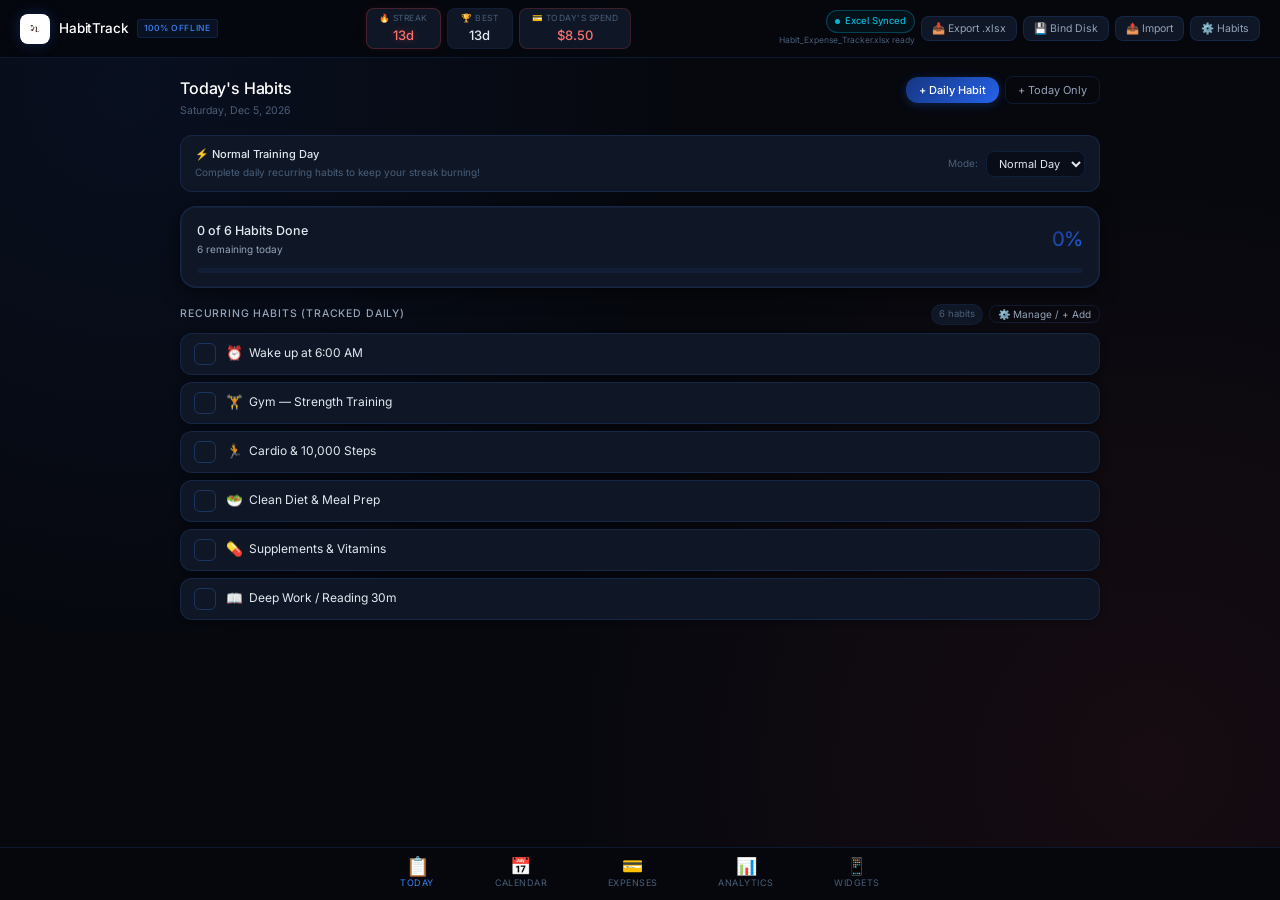
==== New folder/New folder/index.html @ 3fe037eb "Add files via upload" ====
<!DOCTYPE html>
<html lang="en">
<head>
  <meta charset="UTF-8">
  <meta name="viewport" content="width=device-width, initial-scale=1.0, maximum-scale=1.0, user-scalable=no">
  <meta name="theme-color" content="#07090F">
  <meta name="mobile-web-app-capable" content="yes">
  <meta name="apple-mobile-web-app-status-bar-style" content="black-translucent">
  <meta name="apple-mobile-web-app-title" content="HabitTrack">
  <meta name="description" content="Offline Habit and Expense Tracker with Local Excel Sync and Interactive Widgets">
  <title>HabitTrack - Offline Habits &amp; Expenses</title>
  <link rel="icon" type="image/png" href="icons/favicon.png">
  <link rel="apple-touch-icon" href="icons/apple-touch-icon.png">
  <link rel="manifest" href="manifest.json">
  <link rel="stylesheet" href="css/styles.css">
</head>
<body>

  <!-- Top Application Header -->
  <header class="app-topbar">
    <div class="brand-section">
      <div class="brand-icon-box">
        <img src="icons/icon-192.png" alt="HabitTrack Logo" class="brand-logo-img">
      </div>
      <div>
        <div style="display: flex; align-items: center; gap: 8px;">
          <h1 class="brand-title">HabitTrack</h1>
          <span class="brand-pill">100% Offline</span>
        </div>
      </div>
    </div>

    <!-- Live Streak & Spend Badges -->
    <div class="topbar-stats">
      <div class="topbar-stat-item streak-stat">
        <span class="topbar-stat-label">🔥 Streak</span>
        <span class="topbar-stat-val streak" id="header-streak-count">0d</span>
      </div>
      <div class="topbar-stat-item">
        <span class="topbar-stat-label">🏆 Best</span>
        <span class="topbar-stat-val" id="header-best-streak">0d</span>
      </div>
      <div class="topbar-stat-item spend-stat">
        <span class="topbar-stat-label">💳 Today's Spend</span>
        <span class="topbar-stat-val spend-val" id="header-today-spend">$0.00</span>
      </div>
    </div>

    <!-- Sync Status & Master Controls -->
    <div class="topbar-actions">
      <div class="sync-status-box">
        <div class="sync-pill synced" id="sync-status-pill">
          <span class="sync-dot active"></span> Excel Synced
        </div>
        <span class="sync-time" id="sync-time-label">Auto-saved to Habit_Expense_Tracker.xlsx</span>
      </div>

      <button class="btn-topbar" id="btn-download-xlsx" title="Download master 4-sheet .xlsx file">
        📥 Export .xlsx
      </button>

      <button class="btn-topbar" id="btn-bind-file" title="Link to local file on disk via File System Access API for silent background writes">
        💾 Bind Disk
      </button>

      <button class="btn-topbar" id="btn-import-modal" title="Import modified Excel or CSV file">
        📤 Import
      </button>

      <button class="btn-topbar" id="btn-manage-master" title="Manage Recurring Master Habits">
        ⚙️ Habits
      </button>
    </div>
  </header>

  <!-- Main View Container -->
  <main class="app-main">
    <!-- View 1: Today -->
    <section class="view-container active" id="view-today"></section>

    <!-- View 2: Calendar & History -->
    <section class="view-container" id="view-calendar"></section>

    <!-- View 3: Expenses Ledger -->
    <section class="view-container" id="view-expenses"></section>

    <!-- View 4: Analytics & Visual Charts -->
    <section class="view-container" id="view-analytics"></section>

    <!-- View 5: Interactive Widgets Simulator & Native Code -->
    <section class="view-container" id="view-widgets"></section>
  </main>

  <!-- Bottom Navigation Bar -->
  <nav class="bottom-nav-bar">
    <div class="nav-container">
      <button class="bottom-nav-item active" data-tab="today">
        <span class="nav-icon">📋</span>
        <span class="nav-label">Today</span>
      </button>
      <button class="bottom-nav-item" data-tab="calendar">
        <span class="nav-icon">📅</span>
        <span class="nav-label">Calendar</span>
      </button>
      <button class="bottom-nav-item" data-tab="expenses">
        <span class="nav-icon">💳</span>
        <span class="nav-label">Expenses</span>
      </button>
      <button class="bottom-nav-item" data-tab="analytics">
        <span class="nav-icon">📊</span>
        <span class="nav-label">Analytics</span>
      </button>
      <button class="bottom-nav-item" data-tab="widgets">
        <span class="nav-icon">📱</span>
        <span class="nav-label">Widgets</span>
      </button>
    </div>
  </nav>

  <!-- ==========================================
       MODALS
       ========================================== -->

  <!-- Modal 1: Ad-Hoc Task ("+ Today Only") -->
  <div class="modal-overlay" id="modal-adhoc">
    <div class="modal-dialog">
      <div class="modal-header">
        <h3 class="modal-title">Add Single-Day Ad-Hoc Task</h3>
        <button class="btn-modal-close">&times;</button>
      </div>
      <form id="form-adhoc-task">
        <div class="modal-body">
          <p class="form-label" style="margin-bottom: 12px; color: var(--blue-l);">
            ⚡ Single-day tasks are unique to this date and do not pollute your recurring master schedule.
          </p>
          <div class="form-group">
            <label class="form-label">Date</label>
            <input type="date" class="form-input" id="adhoc-date-input" required>
          </div>
          <div class="form-group">
            <label class="form-label">Task Name</label>
            <input type="text" class="form-input" id="adhoc-name-input" placeholder="e.g. Schedule Doctor Appointment" required>
          </div>
          <div class="form-group">
            <label class="form-label">Notes / Details (Optional)</label>
            <textarea class="form-textarea" id="adhoc-notes-input" rows="2" placeholder="Specific notes for today only..."></textarea>
          </div>
        </div>
        <div class="modal-footer">
          <button type="button" class="btn-secondary-action btn-modal-close">Cancel</button>
          <button type="submit" class="btn-primary-action">+ Add to Today</button>
        </div>
      </form>
    </div>
  </div>

  <!-- Modal 2: Log Expense (Standalone, Auto-today date, Item & Amount only) -->
  <div class="modal-overlay" id="modal-expense">
    <div class="modal-dialog glow-red-modal">
      <div class="modal-header">
        <h3 class="modal-title" id="expense-modal-title">💳 Quick Log Expense</h3>
        <button class="btn-modal-close">&times;</button>
      </div>
      <form id="form-add-expense">
        <div class="modal-body">
          <div class="auto-date-badge">
            <span class="auto-date-dot"></span>
            <span>Date automatically set to <strong>Today</strong> (<span id="modal-today-date-text"></span>)</span>
          </div>
          <div class="form-group">
            <label class="form-label">Item / Expense Name</label>
            <input type="text" class="form-input" id="exp-item-input" placeholder="e.g. Coffee, Groceries, Fuel, Gym fee" required autofocus>
          </div>
          <div class="form-group">
            <label class="form-label">Amount ($)</label>
            <input type="number" step="0.01" min="0.01" class="form-input" id="exp-amount-input" placeholder="0.00" required>
          </div>
        </div>
        <div class="modal-footer">
          <button type="button" class="btn-secondary-action btn-modal-close">Cancel</button>
          <button type="submit" class="btn-primary-action btn-red-glow">
            + Save Expense
          </button>
        </div>
      </form>
    </div>
  </div>

  <!-- Modal 3: Manage Recurring Master Habits -->
  <div class="modal-overlay" id="modal-master-tasks">
    <div class="modal-dialog" style="max-width: 580px;">
      <div class="modal-header">
        <h3 class="modal-title">⚙️ Master Recurring Habits</h3>
        <button class="btn-modal-close">&times;</button>
      </div>
      <div class="modal-body">
        <p class="form-label" style="margin-bottom: 12px; text-transform: none; color: var(--text-s);">
          These daily habits auto-populate into your checklist every day at 00:00.
        </p>

        <div class="master-tasks-list" id="master-tasks-list"></div>

        <hr style="border: 0; border-top: 1px solid var(--b2); margin: 16px 0;">

        <h4 style="font-size: 13px; font-weight: 500; margin-bottom: 10px; color: var(--blue-l);">+ Add New Recurring Habit</h4>
        <form id="form-add-master-task">
          <div style="display: grid; grid-template-columns: 2fr 1fr; gap: 10px; margin-bottom: 10px;">
            <div class="form-group" style="margin: 0;">
              <label class="form-label">Habit Name</label>
              <input type="text" class="form-input" id="master-name-input" placeholder="e.g. Meditation 15m" required>
            </div>
            <div class="form-group" style="margin: 0;">
              <label class="form-label">Icon</label>
              <input type="text" class="form-input" id="master-icon-input" placeholder="🧘" value="⭐">
            </div>
          </div>
          <div class="form-group" style="margin-bottom: 14px;">
            <label class="form-label">Frequency</label>
            <select class="form-select" id="master-freq-input">
              <option value="Daily" selected>Daily (Every Day)</option>
              <option value="Weekdays">Weekdays (Mon-Fri)</option>
              <option value="Weekends">Weekends Only</option>
            </select>
          </div>
          <button type="submit" class="btn-primary-action" style="width: 100%; justify-content: center;">
            Save Recurring Habit
          </button>
        </form>
      </div>
    </div>
  </div>

  <!-- Modal 4: Import Excel / CSV / JSON -->
  <div class="modal-overlay" id="modal-import">
    <div class="modal-dialog">
      <div class="modal-header">
        <h3 class="modal-title">📤 Import & Sync Data</h3>
        <button class="btn-modal-close">&times;</button>
      </div>
      <div class="modal-body">
        <p class="form-label" style="margin-bottom: 14px; text-transform: none; color: var(--text-s);">
          Upload your JSON backup or spreadsheet file to restore or synchronize your local database.
        </p>

        <div class="dropzone-box" id="excel-dropzone">
          <div class="dropzone-icon">📊</div>
          <div class="dropzone-text">Click or Drag & Drop File Here</div>
          <div class="dropzone-sub">Supports .json, .xlsx, and .csv (100% offline parsing)</div>
          <input type="file" id="excel-file-input" accept=".xlsx,.csv,.json" style="display: none;">
        </div>
      </div>
      <div class="modal-footer">
        <button type="button" class="btn-secondary-action btn-modal-close">Close</button>
      </div>
    </div>
  </div>

  <!-- Floating Toast Notifications -->
  <div class="toast-container" id="toast-container"></div>

  <!-- Main Application Script (Self-contained, offline-first bundle) -->
  <script src="js/bundle.js"></script>
  <script>
    if ('serviceWorker' in navigator) {
      window.addEventListener('load', function() {
        navigator.serviceWorker.register('/sw.js').catch(function() {
          navigator.serviceWorker.register('./sw.js').catch(function() {});
        });
      });
    }
  </script>
</body>
</html>
---- New folder/New folder/css/styles.css ----
/* ==========================================
   HABITTRACK — MODERN PROFESSIONAL DESIGN
   Palette: Deep Blue · Ink Black · Clean White · Vibrant Glowy Red Accent
   Typography: Lighter weights (300, 400, 500), sleek spacing
   ========================================== */

@import url('https://fonts.googleapis.com/css2?family=Inter:wght@300;400;500;600&display=swap');

:root {
  /* Core Backgrounds */
  --bg-app:        #06080E;
  --bg-surface:    #0B111D;
  --bg-card:       #0F1726;
  --bg-card-h:     #141E30;
  --bg-input:      #080D17;

  /* Blue Core & Gradients */
  --blue-d:        #06132D;
  --blue-m:        #153580;
  --blue:          #2563EB;
  --blue-l:        #3B82F6;
  --blue-glow:     rgba(37, 99, 235, 0.28);
  --blue-dim:      rgba(59, 130, 246, 0.09);

  /* White / Clean Silver */
  --white:         #FFFFFF;
  --silver:        #CBD5E1;
  --silver-d:      #94A3B8;
  --text-m:        #4A5E78;

  /* Vibrant Glowy Red Accent Tokens */
  --red-neon:      #EF4444;
  --red-bright:    #F87171;
  --red-deep:      #991B1B;
  --red-glow:      rgba(239, 68, 68, 0.40);
  --red-glow-intense: 0 0 20px rgba(239, 68, 68, 0.55), 0 0 40px rgba(220, 38, 38, 0.25);
  --red-subtle:    rgba(239, 68, 68, 0.08);
  --red-border:    rgba(239, 68, 68, 0.35);
  --grad-red:      linear-gradient(135deg, #DC2626 0%, #EF4444 60%, #F87171 100%);
  --grad-red-dark: linear-gradient(135deg, #2B0B10 0%, #150A10 100%);

  /* Secondary Accents */
  --emerald:       #10B981;
  --cyan:          #06B6D4;
  --amber:         #F59E0B;

  /* Borders */
  --b1:            rgba(59, 130, 246, 0.07);
  --b2:            rgba(59, 130, 246, 0.15);
  --b3:            rgba(59, 130, 246, 0.28);

  /* Typography */
  --text-p:        #E2E8F0;
  --text-s:        #94A3B8;
  --font:          'Inter', -apple-system, BlinkMacSystemFont, 'Segoe UI', Roboto, sans-serif;

  /* Gradients */
  --grad-blue:     linear-gradient(135deg, #153580 0%, #2563EB 100%);
  --grad-hero:     linear-gradient(135deg, #06080E 0%, #0A1426 50%, #14070A 100%);

  /* Radius & Curves */
  --r-xs:  4px;
  --r-s:   8px;
  --r-m:   12px;
  --r-l:   16px;
  --r-xl:  22px;

  /* Easing */
  --ease:   0.18s cubic-bezier(0.4, 0, 0.2, 1);
  --ease-s: 0.32s cubic-bezier(0.4, 0, 0.2, 1);

  /* Shadows */
  --sh-s:    0 1px 6px rgba(0,0,0,0.4);
  --sh-card: 0 4px 20px rgba(0,0,0,0.55), inset 0 0 0 1px rgba(59,130,246,0.08);
}

/* ── RESET ──────────────────────────────── */
*, *::before, *::after {
  box-sizing: border-box;
  margin: 0;
  padding: 0;
  -webkit-tap-highlight-color: transparent;
}

html {
  font-size: 14px;
  height: 100%;
}

body {
  font-family: var(--font);
  background: var(--bg-app);
  background-image: 
    radial-gradient(circle at 10% 10%, rgba(37, 99, 235, 0.08) 0%, transparent 40%),
    radial-gradient(circle at 90% 85%, rgba(239, 68, 68, 0.07) 0%, transparent 45%);
  background-attachment: fixed;
  color: var(--text-p);
  line-height: 1.55;
  height: 100%;
  display: flex;
  flex-direction: column;
  overflow-x: hidden;
  -webkit-font-smoothing: antialiased;
}

::-webkit-scrollbar { width: 4px; height: 4px; }
::-webkit-scrollbar-track { background: transparent; }
::-webkit-scrollbar-thumb { background: var(--b3); border-radius: 4px; }
::-webkit-scrollbar-thumb:hover { background: var(--red-neon); }

/* ── TOP BAR ─────────────────────────────── */
.app-topbar {
  display: flex;
  align-items: center;
  justify-content: space-between;
  gap: 14px;
  padding: 8px 20px;
  background: rgba(6, 8, 14, 0.94);
  backdrop-filter: blur(24px);
  border-bottom: 1px solid var(--b2);
  position: sticky;
  top: 0;
  z-index: 200;
  flex-shrink: 0;
}

.brand-section {
  display: flex;
  align-items: center;
  gap: 9px;
  flex-shrink: 0;
}

.brand-icon-box {
  width: 30px;
  height: 30px;
  border-radius: var(--r-s);
  background: #FFFFFF;
  display: flex;
  align-items: center;
  justify-content: center;
  box-shadow: 0 0 14px var(--blue-glow);
  flex-shrink: 0;
  overflow: hidden;
  padding: 2px;
}

.brand-logo-img {
  width: 100%;
  height: 100%;
  object-fit: contain;
  display: block;
}

.brand-title {
  font-size: 13.5px;
  font-weight: 500;
  color: var(--white);
  letter-spacing: -0.01em;
}

.brand-pill {
  font-size: 8.5px;
  text-transform: uppercase;
  letter-spacing: .08em;
  padding: 2px 6px;
  border-radius: 3px;
  background: var(--blue-dim);
  color: var(--blue-l);
  font-weight: 500;
  border: 1px solid var(--b2);
}

.topbar-stats {
  display: flex;
  gap: 6px;
  align-items: center;
}

.topbar-stat-item {
  display: flex;
  flex-direction: column;
  align-items: center;
  padding: 3px 12px;
  border-radius: var(--r-s);
  background: var(--bg-card);
  border: 1px solid var(--b1);
  min-width: 66px;
  transition: var(--ease);
}

.topbar-stat-item.streak-stat {
  border-color: rgba(239, 68, 68, 0.25);
  box-shadow: 0 0 10px rgba(239, 68, 68, 0.08);
}

.topbar-stat-item.spend-stat {
  border-color: rgba(239, 68, 68, 0.2);
}

.topbar-stat-label {
  font-size: 8.5px;
  text-transform: uppercase;
  letter-spacing: .06em;
  color: var(--text-m);
  font-weight: 400;
}

.topbar-stat-val {
  font-size: 13px;
  font-weight: 500;
  color: var(--text-p);
  letter-spacing: -0.01em;
}

.topbar-stat-val.streak {
  color: var(--red-bright);
  text-shadow: 0 0 8px rgba(239, 68, 68, 0.45);
}

.spend-val {
  color: var(--red-bright);
}

.topbar-actions {
  display: flex;
  align-items: center;
  gap: 6px;
  flex-shrink: 0;
}

.sync-status-box {
  display: flex;
  flex-direction: column;
  align-items: flex-end;
  gap: 1px;
}

.sync-pill {
  display: inline-flex;
  align-items: center;
  gap: 5px;
  padding: 3px 8px;
  border-radius: 100px;
  font-size: 9.5px;
  font-weight: 500;
  background: var(--bg-card);
  border: 1px solid var(--b2);
  color: var(--text-s);
}

.sync-pill.synced {
  color: var(--cyan);
  border-color: rgba(6, 182, 212, 0.3);
  background: rgba(6, 182, 212, 0.06);
}

.sync-dot {
  width: 5px;
  height: 5px;
  border-radius: 50%;
  background: currentColor;
}
.sync-dot.active { animation: blink 2.8s infinite; }

@keyframes blink { 0%, 100% { opacity: 1; } 50% { opacity: .25; } }

.sync-time {
  font-size: 8.5px;
  color: var(--text-m);
}

.btn-topbar {
  background: var(--bg-card);
  border: 1px solid var(--b2);
  color: var(--silver-d);
  padding: 5px 10px;
  border-radius: var(--r-s);
  font-size: 10.5px;
  font-weight: 400;
  cursor: pointer;
  display: inline-flex;
  align-items: center;
  gap: 4px;
  transition: var(--ease);
  font-family: var(--font);
}
.btn-topbar:hover {
  background: var(--bg-card-h);
  border-color: var(--blue-l);
  color: var(--text-p);
  box-shadow: 0 0 10px var(--blue-glow);
}

/* ── MAIN CONTAINER & VIEWS ─────────────── */
.app-main {
  flex: 1;
  overflow-y: auto;
  padding: 18px 20px 88px;
  max-width: 960px;
  width: 100%;
  margin: 0 auto;
}

.view-container {
  display: none;
}
.view-container.active {
  display: block;
  animation: viewFadeIn 0.2s ease forwards;
}

@keyframes viewFadeIn {
  from { opacity: 0; transform: translateY(4px); }
  to   { opacity: 1; transform: translateY(0); }
}

.view-header {
  display: flex;
  justify-content: space-between;
  align-items: flex-start;
  margin-bottom: 16px;
  flex-wrap: wrap;
  gap: 8px;
}

.view-title {
  font-size: 16px;
  font-weight: 500;
  color: var(--white);
  letter-spacing: -0.01em;
}

.sub-date {
  font-size: 10.5px;
  color: var(--text-m);
  margin-top: 2px;
  display: block;
}

/* ── BUTTONS ────────────────────────────── */
.btn-primary-action {
  display: inline-flex;
  align-items: center;
  gap: 5px;
  padding: 6px 13px;
  border-radius: var(--r-m);
  background: var(--grad-blue);
  color: var(--white);
  font-size: 11px;
  font-weight: 500;
  border: none;
  cursor: pointer;
  transition: var(--ease);
  font-family: var(--font);
  box-shadow: 0 2px 10px var(--blue-glow);
}
.btn-primary-action:hover {
  filter: brightness(1.1);
  transform: translateY(-1px);
}
.btn-primary-action:active { transform: translateY(0); }

/* Glowy Red Accent Buttons */
.btn-red-glow {
  background: var(--grad-red) !important;
  color: var(--white) !important;
  box-shadow: 0 0 14px var(--red-glow), 0 2px 6px rgba(0,0,0,0.5) !important;
  border: 1px solid rgba(248, 113, 113, 0.4) !important;
}
.btn-red-glow:hover {
  box-shadow: var(--red-glow-intense) !important;
  filter: brightness(1.12);
}

.btn-secondary-action {
  display: inline-flex;
  align-items: center;
  gap: 5px;
  padding: 6px 12px;
  border-radius: var(--r-s);
  background: transparent;
  color: var(--silver-d);
  font-size: 11px;
  font-weight: 400;
  cursor: pointer;
  border: 1px solid var(--b2);
  transition: var(--ease);
  font-family: var(--font);
}
.btn-secondary-action:hover {
  border-color: var(--blue-l);
  color: var(--text-p);
}

/* ── REST / OVERRIDE BANNER ─────────────── */
.override-banner {
  display: flex;
  align-items: center;
  justify-content: space-between;
  padding: 10px 14px;
  border-radius: var(--r-m);
  background: var(--bg-card);
  border: 1px solid var(--b2);
  margin-bottom: 14px;
  flex-wrap: wrap;
  gap: 8px;
  transition: var(--ease-s);
}

.override-banner.active-rest {
  background: rgba(239, 68, 68, 0.06);
  border-color: var(--red-border);
  box-shadow: 0 0 16px rgba(239, 68, 68, 0.1);
}

.override-info { display: flex; flex-direction: column; gap: 2px; }

.override-badge {
  font-size: 11px;
  font-weight: 500;
  color: var(--text-p);
}
.active-rest .override-badge {
  color: var(--red-bright);
}

.override-text {
  font-size: 10px;
  color: var(--text-m);
}

.override-controls { display: flex; align-items: center; gap: 8px; }
.switch-label { font-size: 10px; color: var(--text-m); white-space: nowrap; }

.override-select {
  background: var(--bg-input);
  border: 1px solid var(--b2);
  color: var(--text-p);
  font-size: 11px;
  padding: 4px 8px;
  border-radius: var(--r-s);
  font-family: var(--font);
  cursor: pointer;
  outline: none;
  transition: var(--ease);
}
.override-select:focus {
  border-color: var(--red-neon);
  box-shadow: 0 0 8px var(--red-glow);
}

/* ── PROGRESS CARD ──────────────────────── */
.today-progress-card {
  background: var(--bg-card);
  border: 1px solid var(--b2);
  border-radius: var(--r-l);
  padding: 14px 16px;
  margin-bottom: 16px;
  box-shadow: var(--sh-card);
}

.progress-details {
  display: flex;
  justify-content: space-between;
  align-items: center;
  margin-bottom: 10px;
}

.progress-headline {
  font-size: 12.5px;
  font-weight: 500;
  color: var(--text-p);
  display: block;
}

.progress-subtext {
  font-size: 10px;
  color: var(--text-s);
  display: block;
  margin-top: 2px;
}

.progress-percentage-label {
  font-size: 20px;
  font-weight: 500;
  background: var(--grad-blue);
  -webkit-background-clip: text;
  -webkit-text-fill-color: transparent;
  background-clip: text;
  letter-spacing: -0.02em;
}

.progress-bar-rail {
  height: 5px;
  background: var(--b1);
  border-radius: 4px;
  overflow: hidden;
}

.progress-bar-fill {
  height: 100%;
  border-radius: 4px;
  background: var(--grad-blue);
  transition: width .5s ease;
  box-shadow: 0 0 8px var(--blue-glow);
}

/* ── TASK SECTION & CARDS ───────────────── */
.task-section { margin-bottom: 16px; }

.section-title-row {
  display: flex;
  align-items: center;
  justify-content: space-between;
  margin-bottom: 8px;
}

.section-title {
  font-size: 10.5px;
  font-weight: 500;
  text-transform: uppercase;
  letter-spacing: .08em;
  color: var(--text-s);
}

.task-counter {
  font-size: 9.5px;
  color: var(--text-m);
  background: var(--bg-card);
  border: 1px solid var(--b1);
  padding: 2px 7px;
  border-radius: 100px;
}

.adhoc-counter-badge {
  font-size: 9.5px;
  color: var(--blue-l);
  background: var(--blue-dim);
  border: 1px solid var(--b2);
  padding: 2px 7px;
  border-radius: 100px;
}

.task-cards-list { display: flex; flex-direction: column; gap: 7px; }

.task-card {
  display: flex;
  align-items: center;
  justify-content: space-between;
  background: var(--bg-card);
  border: 1px solid var(--b2);
  border-radius: var(--r-m);
  padding: 9px 13px;
  cursor: pointer;
  transition: var(--ease);
  box-shadow: var(--sh-s);
}
.task-card:hover {
  background: var(--bg-card-h);
  border-color: var(--b3);
}

.task-card.is-completed {
  background: rgba(37, 99, 235, 0.05);
  border-color: rgba(37, 99, 235, 0.22);
  opacity: .88;
}

.task-card.is-skipped {
  background: rgba(239, 68, 68, 0.04);
  border-color: rgba(239, 68, 68, 0.2);
  opacity: .75;
}

.task-card-left {
  display: flex;
  align-items: center;
  gap: 10px;
  flex: 1;
  min-width: 0;
}

.task-checkbox-btn {
  width: 22px;
  height: 22px;
  border-radius: 6px;
  border: 1.5px solid var(--b3);
  background: transparent;
  cursor: pointer;
  display: flex;
  align-items: center;
  justify-content: center;
  font-size: 11px;
  color: var(--text-p);
  transition: var(--ease);
  flex-shrink: 0;
  font-family: var(--font);
}
.task-checkbox-btn:hover {
  border-color: var(--blue-l);
  background: var(--blue-dim);
  box-shadow: 0 0 8px var(--blue-glow);
}
.task-checkbox-btn.checked {
  background: var(--grad-blue);
  border-color: var(--blue);
  color: var(--white);
  box-shadow: 0 0 8px var(--blue-glow);
}
.task-checkbox-btn.skipped {
  background: rgba(239, 68, 68, 0.15);
  border-color: var(--red-neon);
  color: var(--red-bright);
}

.task-card-info { flex: 1; min-width: 0; }

.task-title-line {
  display: flex;
  align-items: center;
  gap: 6px;
  flex-wrap: wrap;
}

.task-icon { font-size: 13.5px; flex-shrink: 0; }

.task-name {
  font-size: 12px;
  font-weight: 400;
  color: var(--text-p);
  white-space: nowrap;
  overflow: hidden;
  text-overflow: ellipsis;
}
.task-name.strikethrough {
  text-decoration: line-through;
  color: var(--text-m);
}

.adhoc-tag {
  font-size: 8.5px;
  padding: 1px 5px;
  border-radius: 3px;
  background: var(--blue-dim);
  color: var(--blue-l);
  border: 1px solid var(--b2);
  white-space: nowrap;
}

.task-subline {
  display: flex;
  align-items: center;
  gap: 6px;
  margin-top: 2px;
  flex-wrap: wrap;
}

.timestamp-tag { font-size: 9px; color: var(--emerald); }
.task-notes-text { font-size: 9px; color: var(--text-m); font-style: italic; }

/* ── CALENDAR ───────────────────────────── */
.calendar-card {
  background: var(--bg-card);
  border: 1px solid var(--b2);
  border-radius: var(--r-l);
  padding: 15px;
  margin-bottom: 14px;
  box-shadow: var(--sh-card);
}

.calendar-header-nav {
  display: flex;
  align-items: center;
  justify-content: space-between;
  margin-bottom: 12px;
}

.cal-month-title {
  font-size: 12.5px;
  font-weight: 500;
  color: var(--text-p);
}

.cal-nav-btn {
  background: var(--bg-input);
  border: 1px solid var(--b2);
  color: var(--silver-d);
  padding: 3px 9px;
  border-radius: var(--r-s);
  font-size: 11px;
  cursor: pointer;
  transition: var(--ease);
  font-family: var(--font);
}
.cal-nav-btn:hover {
  border-color: var(--blue-l);
  color: var(--text-p);
}

.calendar-weekdays {
  display: grid;
  grid-template-columns: repeat(7, 1fr);
  text-align: center;
  margin-bottom: 6px;
}
.calendar-weekdays span {
  font-size: 9px;
  font-weight: 500;
  color: var(--text-m);
  padding: 3px 0;
  text-transform: uppercase;
}

.calendar-grid {
  display: grid;
  grid-template-columns: repeat(7, 1fr);
  gap: 3px;
}

.cal-day {
  aspect-ratio: 1;
  border-radius: var(--r-s);
  display: flex;
  flex-direction: column;
  align-items: center;
  justify-content: center;
  cursor: pointer;
  transition: var(--ease);
  border: 1px solid transparent;
}
.cal-day:hover { background: var(--b1); border-color: var(--b2); }
.cal-day.empty { cursor: default; }

.day-number {
  font-size: 11px;
  font-weight: 400;
  color: var(--text-p);
  line-height: 1;
}

.day-indicator {
  font-size: 8px;
  color: var(--text-m);
  height: 11px;
  display: flex;
  align-items: center;
  justify-content: center;
  margin-top: 1px;
}

.cal-day.selected {
  background: var(--blue-dim) !important;
  border-color: var(--blue-l) !important;
}
.cal-day.selected .day-number { color: var(--blue-l); font-weight: 500; }

.cal-day.day-complete .day-number { color: var(--emerald); }
.cal-day.day-complete .day-indicator { color: var(--emerald); }

.cal-day.day-rest .day-number { color: var(--red-bright); }
.cal-day.day-rest .day-indicator { color: var(--red-bright); }

.history-detail-card {
  background: var(--bg-card);
  border: 1px solid var(--b2);
  border-radius: var(--r-l);
  padding: 15px;
  box-shadow: var(--sh-card);
}

.history-detail-header {
  display: flex;
  align-items: center;
  justify-content: space-between;
  margin-bottom: 12px;
}
.history-detail-header h3 {
  font-size: 12px;
  font-weight: 500;
  color: var(--text-p);
}

/* ── EXPENSES TAB (STANDALONE & GLOW RED) ── */
.expense-metrics-grid {
  display: grid;
  grid-template-columns: repeat(3, 1fr);
  gap: 10px;
  margin-bottom: 14px;
}

.metric-card {
  background: var(--bg-card);
  border: 1px solid var(--b2);
  border-radius: var(--r-m);
  padding: 12px 14px;
  box-shadow: var(--sh-card);
  display: flex;
  flex-direction: column;
  gap: 2px;
  transition: var(--ease);
}

.metric-card.glow-card-red {
  border-color: var(--red-border);
  box-shadow: 0 0 16px rgba(239, 68, 68, 0.12), inset 0 0 0 1px rgba(239, 68, 68, 0.1);
  background: linear-gradient(135deg, rgba(239, 68, 68, 0.05) 0%, var(--bg-card) 100%);
}

.metric-title {
  font-size: 9px;
  font-weight: 500;
  color: var(--text-m);
  text-transform: uppercase;
  letter-spacing: .06em;
}

.metric-value {
  font-size: 18px;
  font-weight: 500;
  color: var(--text-p);
  letter-spacing: -0.02em;
}

.red-accent-text {
  color: var(--red-bright) !important;
  text-shadow: 0 0 10px rgba(239, 68, 68, 0.35);
}

/* Quick Expense Entry Box */
.quick-expense-box {
  background: var(--bg-card);
  border: 1px solid var(--red-border);
  box-shadow: 0 0 18px rgba(239, 68, 68, 0.12);
  border-radius: var(--r-l);
  padding: 14px 16px;
  margin-bottom: 14px;
}

.quick-exp-header {
  font-size: 11px;
  color: var(--silver-d);
  margin-bottom: 10px;
  display: flex;
  align-items: center;
  gap: 6px;
}
.quick-exp-header strong {
  color: var(--white);
}

.quick-exp-form {
  display: flex;
  gap: 8px;
  align-items: center;
}

.quick-exp-item {
  flex: 2;
  margin: 0;
}
.quick-exp-amount {
  flex: 1;
  max-width: 140px;
  margin: 0;
}
.quick-exp-btn {
  padding: 8px 16px;
  white-space: nowrap;
}

/* Ledger Table */
.ledger-container {
  background: var(--bg-card);
  border: 1px solid var(--b2);
  border-radius: var(--r-l);
  overflow: hidden;
  box-shadow: var(--sh-card);
}

.glow-border-subtle {
  border-color: rgba(59, 130, 246, 0.2);
}

.ledger-header-row {
  display: grid;
  grid-template-columns: 2fr 1fr 1fr 40px;
  padding: 8px 14px;
  background: rgba(255, 255, 255, 0.02);
  border-bottom: 1px solid var(--b2);
  font-size: 9.5px;
  font-weight: 500;
  color: var(--text-m);
  text-transform: uppercase;
  letter-spacing: .06em;
}

.ledger-body { display: flex; flex-direction: column; }

.ledger-row {
  display: grid;
  grid-template-columns: 2fr 1fr 1fr 40px;
  align-items: center;
  padding: 10px 14px;
  border-bottom: 1px solid var(--b1);
  transition: var(--ease);
}
.ledger-row:last-child { border-bottom: none; }
.ledger-row:hover { background: var(--bg-card-h); }

.ledger-item-col {
  display: flex;
  align-items: center;
  gap: 8px;
  overflow: hidden;
}

.ledger-item-name {
  font-size: 11.5px;
  color: var(--text-p);
  white-space: nowrap;
  overflow: hidden;
  text-overflow: ellipsis;
  font-weight: 400;
}

.today-tag-pill {
  font-size: 8.5px;
  padding: 1px 6px;
  border-radius: 3px;
  background: rgba(239, 68, 68, 0.12);
  color: var(--red-bright);
  border: 1px solid rgba(239, 68, 68, 0.3);
  font-weight: 500;
  text-transform: uppercase;
  letter-spacing: .04em;
}

.ledger-date {
  font-size: 10px;
  color: var(--text-m);
}

.ledger-amount {
  font-size: 12px;
  font-weight: 500;
  color: var(--text-p);
  text-align: right;
}

.red-accent-amount {
  color: var(--red-bright);
}

.text-right { text-align: right; }
.text-center { text-align: center; }

.btn-delete-expense {
  background: transparent;
  border: 1px solid transparent;
  color: var(--text-m);
  width: 22px;
  height: 22px;
  border-radius: 50%;
  font-size: 10px;
  cursor: pointer;
  transition: var(--ease);
  font-family: var(--font);
  display: inline-flex;
  align-items: center;
  justify-content: center;
  margin: 0 auto;
}
.btn-delete-expense:hover {
  background: rgba(239, 68, 68, 0.15);
  border-color: var(--red-neon);
  color: var(--red-bright);
  box-shadow: 0 0 8px var(--red-glow);
}

/* ── ANALYTICS ──────────────────────────── */
.analytics-hero-grid {
  display: grid;
  grid-template-columns: 1fr 1fr;
  gap: 10px;
  margin-bottom: 12px;
}

.streak-card {
  background: var(--bg-card);
  border: 1px solid var(--b2);
  border-radius: var(--r-m);
  padding: 14px;
  display: flex;
  align-items: center;
  gap: 12px;
  box-shadow: var(--sh-card);
}

.glow-red-box {
  border-color: var(--red-border) !important;
  box-shadow: 0 0 16px rgba(239, 68, 68, 0.14), inset 0 0 0 1px rgba(239, 68, 68, 0.1) !important;
  background: linear-gradient(135deg, rgba(239, 68, 68, 0.05) 0%, var(--bg-card) 100%) !important;
}

.glow-flame {
  font-size: 24px;
  filter: drop-shadow(0 0 10px rgba(239, 68, 68, 0.6));
}

.streak-icon-wrap { font-size: 22px; flex-shrink: 0; }
.streak-details { display: flex; flex-direction: column; }

.streak-val {
  font-size: 18px;
  font-weight: 500;
  color: var(--blue-l);
  letter-spacing: -0.02em;
  line-height: 1;
}
.streak-val.best { color: var(--amber); }

.red-neon-val {
  color: var(--red-bright) !important;
  text-shadow: 0 0 10px rgba(239, 68, 68, 0.45);
}

.streak-title {
  font-size: 10px;
  color: var(--text-s);
  margin-top: 3px;
}

.chart-panel {
  background: var(--bg-card);
  border: 1px solid var(--b2);
  border-radius: var(--r-l);
  padding: 15px;
  margin-bottom: 12px;
  box-shadow: var(--sh-card);
}

.panel-title {
  font-size: 11.5px;
  font-weight: 500;
  color: var(--text-p);
}

.canvas-wrapper { width: 100%; overflow-x: auto; }
.canvas-wrapper canvas { width: 100%; display: block; }

/* ── WIDGETS SIMULATOR ──────────────────── */
.widgets-layout-grid {
  display: grid;
  grid-template-columns: 310px 1fr;
  gap: 16px;
  align-items: start;
}

.sim-phone-outer {
  background: var(--bg-card);
  border: 1px solid var(--b2);
  border-radius: var(--r-xl);
  padding: 16px;
  box-shadow: var(--sh-card);
}

.glow-phone {
  border-color: rgba(59, 130, 246, 0.25);
  box-shadow: 0 0 24px rgba(37, 99, 235, 0.12), inset 0 0 0 1px rgba(255,255,255,0.03);
}

.sim-mode-bar {
  display: flex;
  margin-bottom: 10px;
}

.sim-tab-btn {
  flex: 1;
  padding: 5px 8px;
  border-radius: var(--r-s);
  border: 1px solid var(--b2);
  background: var(--blue-dim);
  color: var(--blue-l);
  font-size: 10px;
  font-weight: 500;
  font-family: var(--font);
}

.sim-device-header {
  display: flex;
  justify-content: space-between;
  align-items: center;
  padding: 4px 6px 10px;
  border-bottom: 1px solid var(--b1);
  margin-bottom: 10px;
}

.widget-phone-screen {
  border-radius: var(--r-l);
  overflow: hidden;
  padding: 12px;
  display: flex;
  flex-direction: column;
  gap: 12px;
  transition: var(--ease);
}

/* Android 14 Material You Mode */
.widget-phone-screen.mode-android {
  background: #0E131F;
}
.widget-phone-screen.mode-android .widget-box {
  background: #151D2F;
  border-radius: 20px;
  border: 1px solid rgba(59, 130, 246, 0.2);
  box-shadow: 0 4px 18px rgba(0,0,0,0.45);
}

/* iOS 17 Glassmorphic Mode */
.widget-phone-screen.mode-ios {
  background: #070B14;
}
.widget-phone-screen.mode-ios .widget-box {
  background: rgba(20, 29, 48, 0.75);
  backdrop-filter: blur(20px);
  border-radius: 18px;
  border: 1px solid rgba(255, 255, 255, 0.1);
  box-shadow: 0 8px 24px rgba(0,0,0,0.55);
}

.widget-box {
  padding: 14px;
  display: flex;
  flex-direction: column;
  transition: var(--ease);
}

.widget-title-row {
  display: flex;
  align-items: center;
  justify-content: space-between;
  margin-bottom: 10px;
}

.widget-title {
  font-size: 11px;
  font-weight: 500;
  color: var(--white);
}

.widget-badge-progress {
  font-size: 9px;
  color: var(--blue-l);
  background: var(--blue-dim);
  border: 1px solid var(--b2);
  padding: 2px 7px;
  border-radius: 100px;
  font-weight: 500;
}

.widget-badge-red {
  font-size: 8.5px;
  color: var(--red-bright);
  background: rgba(239, 68, 68, 0.12);
  border: 1px solid rgba(239, 68, 68, 0.3);
  padding: 2px 6px;
  border-radius: 100px;
  text-transform: uppercase;
  letter-spacing: .05em;
  font-weight: 500;
}

.widget-tasks-list {
  display: flex;
  flex-direction: column;
  gap: 5px;
  margin-bottom: 10px;
}

.widget-task-interactive {
  display: flex;
  align-items: center;
  gap: 8px;
  padding: 5px 6px;
  border-radius: 6px;
  cursor: pointer;
  transition: var(--ease);
}
.widget-task-interactive:hover {
  background: rgba(255, 255, 255, 0.04);
}

.widget-check-box {
  width: 17px;
  height: 17px;
  border-radius: 5px;
  border: 1.5px solid var(--b3);
  background: transparent;
  display: flex;
  align-items: center;
  justify-content: center;
  font-size: 10px;
  color: var(--white);
  flex-shrink: 0;
  transition: var(--ease);
}
.widget-check-box.is-done {
  background: var(--grad-blue);
  border-color: var(--blue);
  box-shadow: 0 0 8px var(--blue-glow);
}

.widget-task-label {
  font-size: 10.5px;
  color: var(--text-p);
  flex: 1;
  white-space: nowrap;
  overflow: hidden;
  text-overflow: ellipsis;
  font-weight: 400;
}
.widget-task-label.text-strikethrough {
  text-decoration: line-through;
  color: var(--text-m);
}

.widget-progress-rail {
  height: 4px;
  background: rgba(255, 255, 255, 0.08);
  border-radius: 3px;
  overflow: hidden;
}

.widget-progress-fill {
  height: 100%;
  border-radius: 3px;
  background: var(--grad-blue);
  transition: width 0.4s ease;
  box-shadow: 0 0 8px var(--blue-glow);
}

.widget-expense-amount {
  font-size: 22px;
  font-weight: 500;
  letter-spacing: -0.02em;
  margin: 4px 0 6px;
}

.widget-action-btn {
  display: inline-flex;
  align-items: center;
  gap: 4px;
  padding: 4px 10px;
  border-radius: 100px;
  font-size: 9.5px;
  font-family: var(--font);
  cursor: pointer;
}

/* Standalone widget mode when run from HabitTrack_Widget.exe */
body.widget-standalone-mode .app-topbar,
body.widget-standalone-mode .bottom-nav-bar {
  display: none !important;
}
body.widget-standalone-mode .app-main {
  padding: 10px;
  max-width: 100%;
}
body.widget-standalone-mode .widgets-layout-grid {
  grid-template-columns: 1fr;
}
body.widget-standalone-mode .native-code-panel {
  display: none;
}
  border-radius: 2px;
  background: var(--grad-blue);
}

.widget-expense-big {
  font-size: 20px;
  font-weight: 500;
  margin: 4px 0;
}

.widget-add-btn {
  display: inline-flex;
  align-items: center;
  gap: 5px;
  padding: 5px 10px;
  border-radius: 100px;
  font-size: 9px;
  cursor: pointer;
  font-family: var(--font);
  margin-top: 6px;
  border: none;
}

.native-code-panel {
  background: var(--bg-card);
  border: 1px solid var(--b2);
  border-radius: var(--r-l);
  overflow: hidden;
  box-shadow: var(--sh-card);
}

.code-panel-header {
  padding: 12px 16px;
  border-bottom: 1px solid var(--b2);
}
.code-panel-header h3 { font-size: 12.5px; font-weight: 500; color: var(--text-p); }
.code-panel-header p  { font-size: 10px; color: var(--text-m); margin-top: 2px; }

.code-content-wrap {
  padding: 14px 16px;
  overflow-x: auto;
}
.code-content-wrap pre {
  font-size: 10px;
  line-height: 1.6;
  color: var(--silver-d);
  font-family: 'Consolas', 'Fira Code', monospace;
}

/* ── MASTER TASK MODAL LIST ─────────────── */
.master-task-item {
  display: flex;
  align-items: center;
  justify-content: space-between;
  padding: 8px 0;
  border-bottom: 1px solid var(--b1);
}
.master-task-item:last-child { border-bottom: none; }

.master-task-left { display: flex; align-items: center; gap: 8px; }
.master-task-left strong { font-size: 11.5px; color: var(--text-p); font-weight: 400; }
.master-task-left span { font-size: 13px; }

.btn-delete-master {
  padding: 3px 8px;
  border-radius: var(--r-s);
  background: var(--red-subtle);
  border: 1px solid rgba(239, 68, 68, 0.25);
  color: var(--red-bright);
  font-size: 9.5px;
  cursor: pointer;
  font-family: var(--font);
  transition: var(--ease);
}
.btn-delete-master:hover {
  background: rgba(239, 68, 68, 0.2);
  border-color: var(--red-neon);
}

/* ── MODALS ─────────────────────────────── */
.modal-overlay {
  display: none;
  position: fixed;
  inset: 0;
  z-index: 500;
  background: rgba(6, 8, 14, 0.85);
  backdrop-filter: blur(8px);
  align-items: center;
  justify-content: center;
  padding: 16px;
}
.modal-overlay.show { display: flex; }

.modal-dialog {
  background: var(--bg-surface);
  border: 1px solid var(--b2);
  border-radius: var(--r-l);
  width: 100%;
  max-width: 440px;
  box-shadow: 0 20px 60px rgba(0,0,0,0.7);
  animation: modalIn 0.18s ease;
}

.glow-red-modal {
  border-color: var(--red-border) !important;
  box-shadow: 0 0 30px rgba(239, 68, 68, 0.18), 0 20px 60px rgba(0,0,0,0.8) !important;
}

@keyframes modalIn {
  from { opacity: 0; transform: scale(.96) translateY(6px); }
  to   { opacity: 1; transform: scale(1) translateY(0); }
}

.modal-header {
  display: flex;
  align-items: center;
  justify-content: space-between;
  padding: 12px 18px;
  border-bottom: 1px solid var(--b2);
}

.modal-title { font-size: 13.5px; font-weight: 500; color: var(--text-p); }

.btn-modal-close {
  width: 24px;
  height: 24px;
  border-radius: 50%;
  background: var(--bg-card);
  border: 1px solid var(--b2);
  color: var(--text-m);
  font-size: 13px;
  cursor: pointer;
  display: flex;
  align-items: center;
  justify-content: center;
  transition: var(--ease);
  font-family: var(--font);
}
.btn-modal-close:hover {
  border-color: var(--red-neon);
  color: var(--red-bright);
}

.modal-body { padding: 16px 18px; }
.modal-footer {
  display: flex;
  justify-content: flex-end;
  gap: 8px;
  padding: 12px 18px;
  border-top: 1px solid var(--b1);
}

/* Auto-date indicator */
.auto-date-badge {
  display: flex;
  align-items: center;
  gap: 7px;
  padding: 7px 11px;
  background: rgba(239, 68, 68, 0.08);
  border: 1px solid rgba(239, 68, 68, 0.25);
  border-radius: var(--r-s);
  font-size: 10.5px;
  color: var(--silver-d);
  margin-bottom: 14px;
}
.auto-date-dot {
  width: 6px;
  height: 6px;
  border-radius: 50%;
  background: var(--red-neon);
  box-shadow: 0 0 6px var(--red-neon);
}
.auto-date-badge strong {
  color: var(--white);
}

/* ── FORMS ──────────────────────────────── */
.form-group { margin-bottom: 12px; }

.form-label {
  display: block;
  font-size: 10px;
  font-weight: 500;
  color: var(--text-s);
  margin-bottom: 5px;
  text-transform: uppercase;
  letter-spacing: .05em;
}

.form-input, .form-select, .form-textarea {
  width: 100%;
  background: var(--bg-input);
  border: 1px solid var(--b2);
  color: var(--text-p);
  padding: 8px 11px;
  border-radius: var(--r-s);
  font-size: 11.5px;
  font-family: var(--font);
  outline: none;
  transition: var(--ease);
}
.form-input:focus, .form-select:focus, .form-textarea:focus {
  border-color: var(--red-neon);
  box-shadow: 0 0 10px var(--red-glow);
}
.form-textarea { resize: vertical; min-height: 58px; }
.form-select option { background: var(--bg-card); }

/* ── DROPZONE ───────────────────────────── */
.dropzone-box {
  border: 2px dashed var(--b2);
  border-radius: var(--r-m);
  padding: 28px 16px;
  text-align: center;
  cursor: pointer;
  transition: var(--ease);
}
.dropzone-box:hover {
  border-color: var(--blue-l);
  background: var(--blue-dim);
}

.dropzone-icon { font-size: 28px; margin-bottom: 6px; }
.dropzone-text { font-size: 12px; font-weight: 500; color: var(--text-p); }
.dropzone-sub  { font-size: 10px; color: var(--text-m); margin-top: 3px; }

/* ── BOTTOM NAV ─────────────────────────── */
.bottom-nav-bar {
  position: fixed;
  bottom: 0;
  left: 0;
  right: 0;
  z-index: 150;
  background: rgba(6, 8, 14, 0.95);
  backdrop-filter: blur(24px);
  border-top: 1px solid var(--b2);
  padding: 5px 0 7px;
  flex-shrink: 0;
}

.nav-container {
  display: flex;
  justify-content: space-around;
  max-width: 540px;
  margin: 0 auto;
}

.bottom-nav-item {
  display: flex;
  flex-direction: column;
  align-items: center;
  gap: 2px;
  padding: 5px 12px;
  border-radius: var(--r-m);
  background: transparent;
  border: none;
  cursor: pointer;
  transition: var(--ease);
  color: var(--text-m);
  font-family: var(--font);
}
.bottom-nav-item:hover { color: var(--text-s); }

.bottom-nav-item.active {
  color: var(--blue-l);
}
.bottom-nav-item[data-tab="expenses"].active {
  color: var(--red-bright);
}
.bottom-nav-item.active .nav-icon { transform: scale(1.12); }

.nav-icon { font-size: 17px; transition: var(--ease); line-height: 1; }
.nav-label {
  font-size: 9px;
  font-weight: 400;
  text-transform: uppercase;
  letter-spacing: .05em;
}

/* ── TOAST ──────────────────────────────── */
.toast-container {
  position: fixed;
  bottom: 76px;
  right: 16px;
  z-index: 900;
  display: flex;
  flex-direction: column;
  gap: 6px;
  align-items: flex-end;
}

.toast-msg {
  padding: 7px 13px;
  border-radius: var(--r-m);
  font-size: 11px;
  font-weight: 400;
  background: var(--bg-surface);
  border: 1px solid var(--b3);
  color: var(--text-p);
  box-shadow: 0 4px 16px rgba(0,0,0,0.5);
  animation: toastIn 0.2s ease;
  max-width: 280px;
}
@keyframes toastIn {
  from { opacity: 0; transform: translateX(10px); }
  to   { opacity: 1; transform: translateX(0); }
}

.toast-msg.toast-success {
  border-color: rgba(16, 185, 129, 0.4);
  color: var(--emerald);
}
.toast-msg.toast-error {
  border-color: var(--red-neon);
  color: var(--red-bright);
  box-shadow: 0 0 12px var(--red-glow);
}
.toast-msg.toast-info { border-color: var(--b3); }

.toast-msg.fade-out { opacity: 0; transition: opacity 0.3s ease; }

/* ── ADHOC SECTION ──────────────────────── */
.adhoc-section {
  margin-top: 14px;
  padding-top: 14px;
  border-top: 1px solid var(--b1);
}

/* ── RESPONSIVE ─────────────────────────── */
@media (max-width: 720px) {
  .app-topbar {
    flex-wrap: wrap;
    padding: 8px 12px;
  }
  .topbar-stats {
    order: 3;
    width: 100%;
    justify-content: space-between;
  }
  .topbar-stat-item {
    flex: 1;
    min-width: 0;
  }
  .analytics-hero-grid { grid-template-columns: 1fr; }
  .widgets-layout-grid { grid-template-columns: 1fr; }
  .expense-metrics-grid { grid-template-columns: 1fr; }
  .quick-exp-form { flex-direction: column; }
  .quick-exp-amount { max-width: 100%; }
  .quick-exp-btn { width: 100%; justify-content: center; }
  .ledger-header-row, .ledger-row {
    grid-template-columns: 1.5fr 1fr 1fr 34px;
  }
}
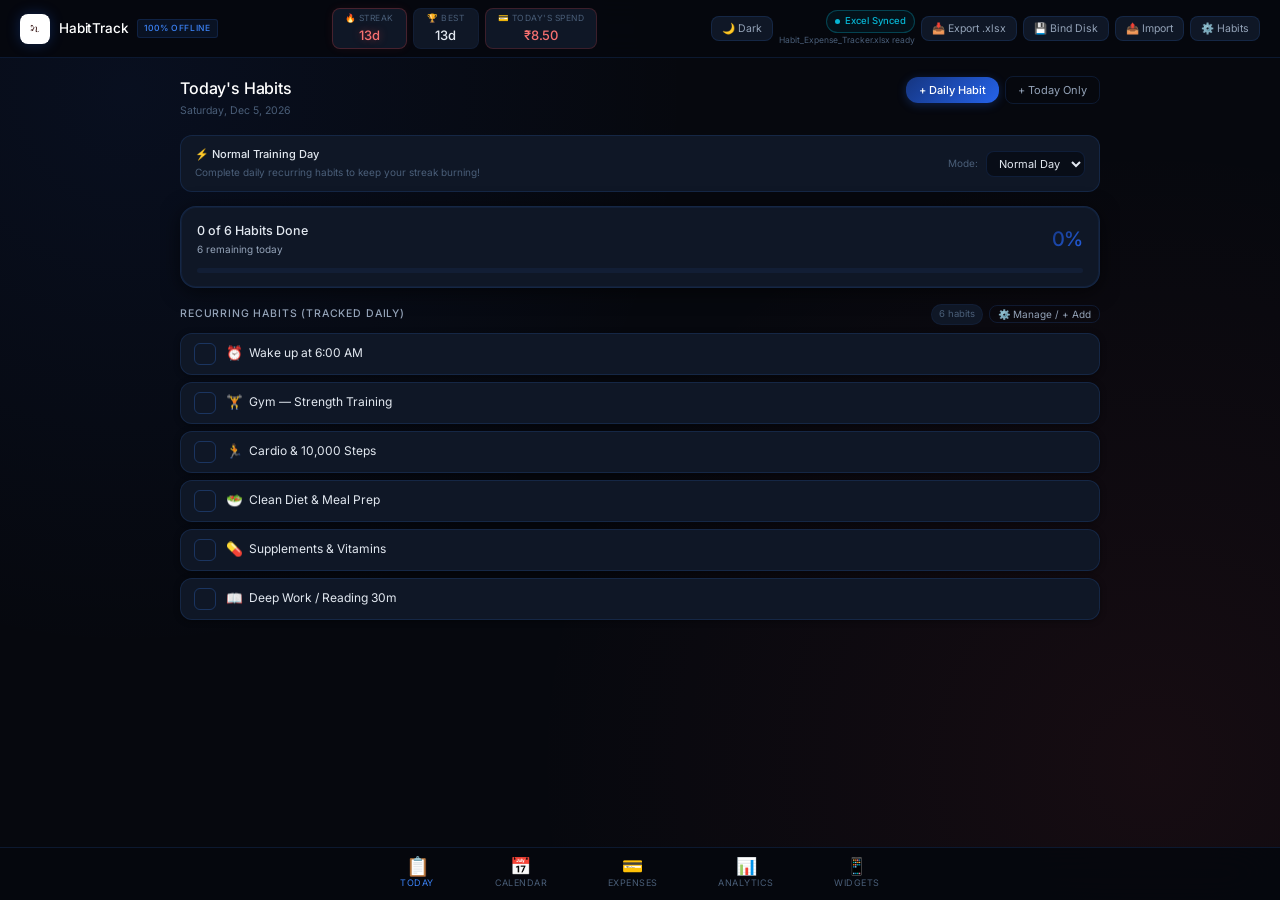
==== commit 9d5638f8: "Add files via upload" ====
--- a/New folder/New folder/index.html
+++ b/New folder/New folder/index.html
@@ -2,7 +2,7 @@
 <html lang="en">
 <head>
   <meta charset="UTF-8">
-  <meta name="viewport" content="width=device-width, initial-scale=1.0, maximum-scale=1.0, user-scalable=no">
+  <meta name="viewport" content="width=device-width, initial-scale=1.0, maximum-scale=1.0, user-scalable=no, viewport-fit=cover">
   <meta name="theme-color" content="#07090F">
   <meta name="mobile-web-app-capable" content="yes">
   <meta name="apple-mobile-web-app-status-bar-style" content="black-translucent">
@@ -42,12 +42,16 @@
       </div>
       <div class="topbar-stat-item spend-stat">
         <span class="topbar-stat-label">💳 Today's Spend</span>
-        <span class="topbar-stat-val spend-val" id="header-today-spend">$0.00</span>
+        <span class="topbar-stat-val spend-val" id="header-today-spend">₹0.00</span>
       </div>
     </div>
 
     <!-- Sync Status & Master Controls -->
     <div class="topbar-actions">
+      <button class="btn-topbar theme-toggle-btn" id="btn-theme-toggle" title="Toggle Light / Dark Theme">
+        🌙 Theme
+      </button>
+
       <div class="sync-status-box">
         <div class="sync-pill synced" id="sync-status-pill">
           <span class="sync-dot active"></span> Excel Synced
@@ -172,8 +176,8 @@
             <input type="text" class="form-input" id="exp-item-input" placeholder="e.g. Coffee, Groceries, Fuel, Gym fee" required autofocus>
           </div>
           <div class="form-group">
-            <label class="form-label">Amount ($)</label>
-            <input type="number" step="0.01" min="0.01" class="form-input" id="exp-amount-input" placeholder="0.00" required>
+            <label class="form-label">Amount (₹)</label>
+            <input type="number" step="0.01" min="0.01" class="form-input" id="exp-amount-input" placeholder="₹ 0.00" required>
           </div>
         </div>
         <div class="modal-footer">
--- a/New folder/New folder/css/styles.css
+++ b/New folder/New folder/css/styles.css
@@ -74,6 +74,29 @@
   --sh-card: 0 4px 20px rgba(0,0,0,0.55), inset 0 0 0 1px rgba(59,130,246,0.08);
 }
 
+[data-theme="light"] {
+  --bg-app:        #F8FAFC;
+  --bg-surface:    #FFFFFF;
+  --bg-card:       #FFFFFF;
+  --bg-card-h:     #F1F5F9;
+  --bg-input:      #F8FAFC;
+
+  --white:         #0F172A;
+  --silver:        #334155;
+  --silver-d:      #64748B;
+  --text-m:        #94A3B8;
+
+  --b1:            rgba(0, 0, 0, 0.08);
+  --b2:            rgba(0, 0, 0, 0.14);
+  --b3:            rgba(0, 0, 0, 0.22);
+
+  --text-p:        #0F172A;
+  --text-s:        #475569;
+
+  --grad-hero:     linear-gradient(135deg, #F8FAFC 0%, #EEF2F6 50%, #F1F5F9 100%);
+  --sh-card:       0 2px 10px rgba(0, 0, 0, 0.06), inset 0 0 0 1px rgba(0,0,0,0.06);
+}
+
 /* ── RESET ──────────────────────────────── */
 *, *::before, *::after {
   box-sizing: border-box;
@@ -85,6 +108,7 @@
 html {
   font-size: 14px;
   height: 100%;
+  width: 100%;
 }
 
 body {
@@ -96,10 +120,15 @@
   background-attachment: fixed;
   color: var(--text-p);
   line-height: 1.55;
-  height: 100%;
+  min-height: 100%;
+  min-height: 100dvh;
   display: flex;
   flex-direction: column;
   overflow-x: hidden;
+  padding-top: env(safe-area-inset-top, 0px);
+  padding-bottom: env(safe-area-inset-bottom, 0px);
+  padding-left: env(safe-area-inset-left, 0px);
+  padding-right: env(safe-area-inset-right, 0px);
   -webkit-font-smoothing: antialiased;
 }
 
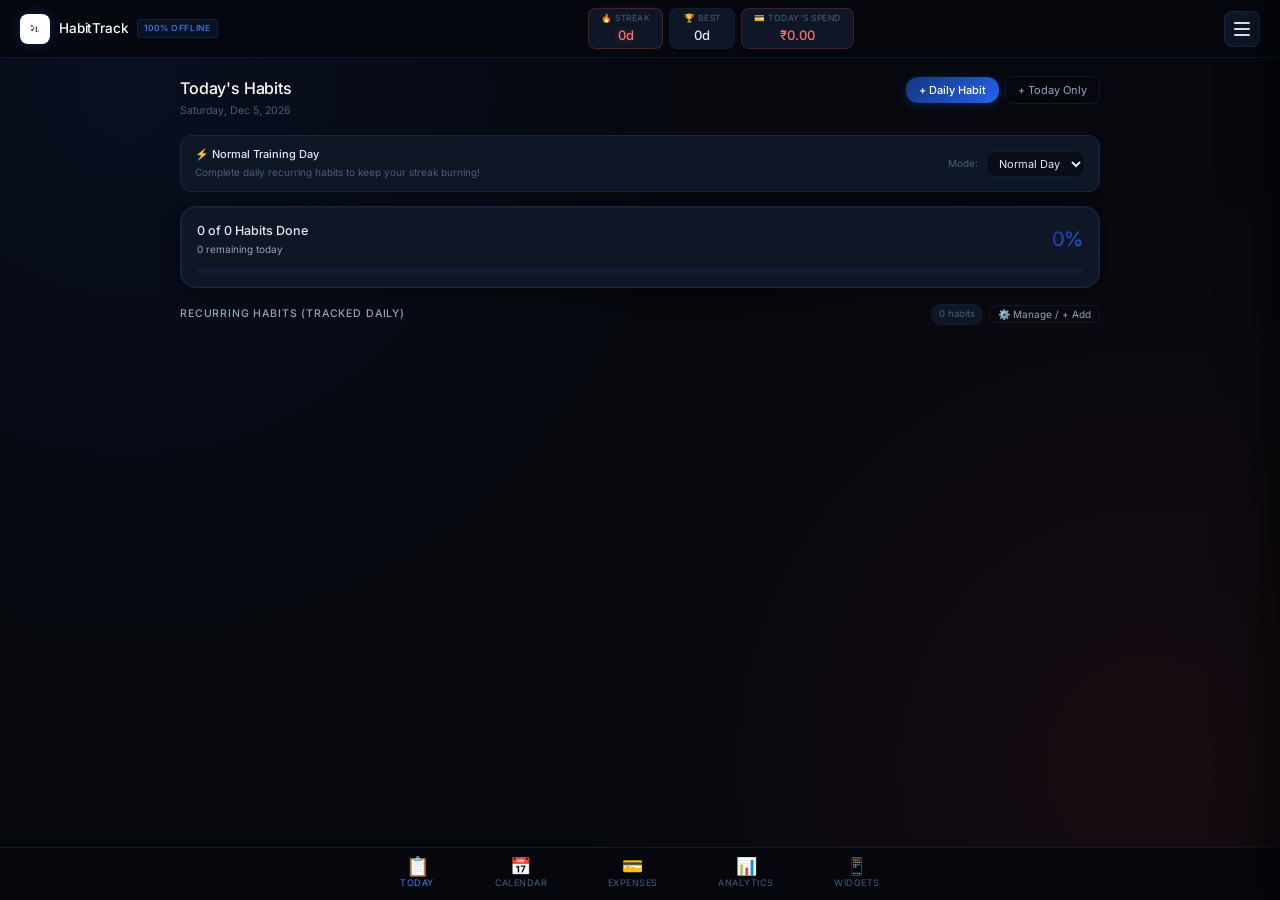
==== commit e58dbfa5: "Add files via upload" ====
--- a/New folder/New folder/index.html
+++ b/New folder/New folder/index.html
@@ -46,36 +46,93 @@
       </div>
     </div>
 
-    <!-- Sync Status & Master Controls -->
+    <!-- Sandwich Menu Toggle Button -->
     <div class="topbar-actions">
-      <button class="btn-topbar theme-toggle-btn" id="btn-theme-toggle" title="Toggle Light / Dark Theme">
-        🌙 Theme
-      </button>
-
-      <div class="sync-status-box">
-        <div class="sync-pill synced" id="sync-status-pill">
-          <span class="sync-dot active"></span> Excel Synced
-        </div>
-        <span class="sync-time" id="sync-time-label">Auto-saved to Habit_Expense_Tracker.xlsx</span>
-      </div>
-
-      <button class="btn-topbar" id="btn-download-xlsx" title="Download master 4-sheet .xlsx file">
-        📥 Export .xlsx
-      </button>
-
-      <button class="btn-topbar" id="btn-bind-file" title="Link to local file on disk via File System Access API for silent background writes">
-        💾 Bind Disk
-      </button>
-
-      <button class="btn-topbar" id="btn-import-modal" title="Import modified Excel or CSV file">
-        📤 Import
-      </button>
-
-      <button class="btn-topbar" id="btn-manage-master" title="Manage Recurring Master Habits">
-        ⚙️ Habits
+      <button class="btn-topbar sandwich-btn" id="btn-menu-toggle" aria-label="Open Navigation Menu" title="Menu">
+        <span class="sandwich-line"></span>
+        <span class="sandwich-line"></span>
+        <span class="sandwich-line"></span>
       </button>
     </div>
   </header>
+
+  <!-- Collapsible Sandwich Drawer Overlay & Menu -->
+  <div class="sandwich-backdrop" id="sandwich-backdrop"></div>
+  <aside class="sandwich-drawer" id="sandwich-drawer">
+    <div class="drawer-header">
+      <div class="drawer-brand">
+        <span class="drawer-brand-icon">⚡</span>
+        <span class="drawer-brand-title">Menu &amp; Tools</span>
+      </div>
+      <button class="drawer-close-btn" id="btn-menu-close" aria-label="Close Menu">✕</button>
+    </div>
+
+    <!-- Sync status pill inside drawer -->
+    <div class="drawer-sync-box">
+      <div class="sync-pill synced" id="sync-status-pill">
+        <span class="sync-dot active"></span> Excel Synced
+      </div>
+      <span class="sync-time" id="sync-time-label">Auto-saved to Habit_Expense_Tracker.xlsx</span>
+    </div>
+
+    <div class="drawer-divider"></div>
+
+    <nav class="drawer-menu-list">
+      <button class="drawer-item" id="btn-theme-toggle">
+        <span class="drawer-item-icon">🌙</span>
+        <div class="drawer-item-text">
+          <span class="drawer-item-label">Toggle Theme</span>
+          <span class="drawer-item-sub">Switch between Light &amp; Dark</span>
+        </div>
+      </button>
+
+      <button class="drawer-item" id="btn-manage-master">
+        <span class="drawer-item-icon">⚙️</span>
+        <div class="drawer-item-text">
+          <span class="drawer-item-label">Master Habits</span>
+          <span class="drawer-item-sub">Manage recurring habit list</span>
+        </div>
+      </button>
+
+      <button class="drawer-item" id="btn-download-xlsx">
+        <span class="drawer-item-icon">📥</span>
+        <div class="drawer-item-text">
+          <span class="drawer-item-label">Export .xlsx</span>
+          <span class="drawer-item-sub">Download master 4-sheet Excel workbook</span>
+        </div>
+      </button>
+
+      <button class="drawer-item" id="btn-bind-file">
+        <span class="drawer-item-icon">💾</span>
+        <div class="drawer-item-text">
+          <span class="drawer-item-label">Bind Disk</span>
+          <span class="drawer-item-sub">Direct file write via File System API</span>
+        </div>
+      </button>
+
+      <button class="drawer-item" id="btn-import-modal">
+        <span class="drawer-item-icon">📤</span>
+        <div class="drawer-item-text">
+          <span class="drawer-item-label">Import Data</span>
+          <span class="drawer-item-sub">Import from Excel or CSV backup</span>
+        </div>
+      </button>
+
+      <div class="drawer-divider"></div>
+
+      <button class="drawer-item text-danger" id="btn-reset-data">
+        <span class="drawer-item-icon">🗑️</span>
+        <div class="drawer-item-text">
+          <span class="drawer-item-label">Reset All Data</span>
+          <span class="drawer-item-sub">Clear all records and start streaks from Day 0</span>
+        </div>
+      </button>
+    </nav>
+
+    <div class="drawer-footer">
+      <span>HabitTrack v2.1 • 100% Offline</span>
+    </div>
+  </aside>
 
   <!-- Main View Container -->
   <main class="app-main">
--- a/New folder/New folder/css/styles.css
+++ b/New folder/New folder/css/styles.css
@@ -1655,3 +1655,188 @@
     grid-template-columns: 1.5fr 1fr 1fr 34px;
   }
 }
+
+/* ── COLLAPSIBLE SANDWICH DRAWER ───────────── */
+.sandwich-btn {
+  display: flex;
+  flex-direction: column;
+  justify-content: center;
+  align-items: center;
+  gap: 4px;
+  width: 36px;
+  height: 36px;
+  padding: 0;
+  border-radius: var(--r-s);
+  background: var(--bg-card);
+  border: 1px solid var(--b2);
+  cursor: pointer;
+  transition: var(--ease);
+}
+.sandwich-btn:hover {
+  background: var(--bg-card-h);
+  border-color: var(--blue-l);
+}
+.sandwich-line {
+  display: block;
+  width: 16px;
+  height: 2px;
+  background: var(--text-p);
+  border-radius: 2px;
+  transition: var(--ease);
+}
+.sandwich-backdrop {
+  position: fixed;
+  inset: 0;
+  background: rgba(4, 7, 13, 0.75);
+  backdrop-filter: blur(5px);
+  -webkit-backdrop-filter: blur(5px);
+  z-index: 998;
+  opacity: 0;
+  pointer-events: none;
+  transition: opacity 0.25s ease;
+}
+.sandwich-backdrop.open {
+  opacity: 1;
+  pointer-events: auto;
+}
+.sandwich-drawer {
+  position: fixed;
+  top: 0;
+  right: 0;
+  bottom: 0;
+  width: 310px;
+  max-width: 86vw;
+  background: var(--bg-surface);
+  border-left: 1px solid var(--b2);
+  z-index: 999;
+  transform: translateX(100%);
+  transition: transform 0.28s cubic-bezier(0.16, 1, 0.3, 1);
+  display: flex;
+  flex-direction: column;
+  box-shadow: -12px 0 36px rgba(0,0,0,0.6);
+  padding: env(safe-area-inset-top, 16px) 16px env(safe-area-inset-bottom, 16px) 16px;
+  overflow-y: auto;
+}
+.sandwich-drawer.open {
+  transform: translateX(0);
+}
+.drawer-header {
+  display: flex;
+  align-items: center;
+  justify-content: space-between;
+  padding: 8px 4px 14px 4px;
+}
+.drawer-brand {
+  display: flex;
+  align-items: center;
+  gap: 8px;
+}
+.drawer-brand-icon {
+  font-size: 18px;
+}
+.drawer-brand-title {
+  font-size: 15px;
+  font-weight: 600;
+  color: var(--white);
+  letter-spacing: -0.01em;
+}
+.drawer-close-btn {
+  width: 32px;
+  height: 32px;
+  border-radius: var(--r-s);
+  background: var(--bg-card);
+  border: 1px solid var(--b1);
+  color: var(--text-s);
+  font-size: 14px;
+  display: flex;
+  align-items: center;
+  justify-content: center;
+  cursor: pointer;
+  transition: var(--ease);
+}
+.drawer-close-btn:hover {
+  background: var(--bg-card-h);
+  color: var(--white);
+  border-color: var(--red-neon);
+}
+.drawer-sync-box {
+  background: var(--bg-card);
+  border: 1px solid var(--b1);
+  border-radius: var(--r-s);
+  padding: 10px 12px;
+  display: flex;
+  flex-direction: column;
+  gap: 4px;
+  margin-bottom: 8px;
+}
+.drawer-divider {
+  height: 1px;
+  background: var(--b1);
+  margin: 10px 0;
+}
+.drawer-menu-list {
+  display: flex;
+  flex-direction: column;
+  gap: 6px;
+  flex: 1;
+}
+.drawer-item {
+  display: flex;
+  align-items: center;
+  gap: 12px;
+  padding: 11px 12px;
+  border-radius: var(--r-m);
+  background: transparent;
+  border: 1px solid transparent;
+  color: var(--text-p);
+  text-align: left;
+  cursor: pointer;
+  transition: var(--ease);
+  width: 100%;
+}
+.drawer-item:hover {
+  background: var(--bg-card);
+  border-color: var(--b2);
+}
+.drawer-item:active {
+  transform: scale(0.98);
+}
+.drawer-item-icon {
+  font-size: 18px;
+  width: 26px;
+  text-align: center;
+  flex-shrink: 0;
+}
+.drawer-item-text {
+  display: flex;
+  flex-direction: column;
+  gap: 1px;
+  min-width: 0;
+}
+.drawer-item-label {
+  font-size: 13px;
+  font-weight: 500;
+  color: var(--white);
+}
+.drawer-item-sub {
+  font-size: 10.5px;
+  color: var(--text-s);
+  white-space: nowrap;
+  overflow: hidden;
+  text-overflow: ellipsis;
+}
+.drawer-item.text-danger:hover {
+  background: rgba(239, 68, 68, 0.08);
+  border-color: rgba(239, 68, 68, 0.35);
+}
+.drawer-item.text-danger .drawer-item-label {
+  color: var(--red-neon);
+}
+.drawer-footer {
+  padding: 16px 4px 6px 4px;
+  font-size: 10px;
+  color: var(--text-m);
+  text-align: center;
+  border-top: 1px solid var(--b1);
+  margin-top: 12px;
+}
